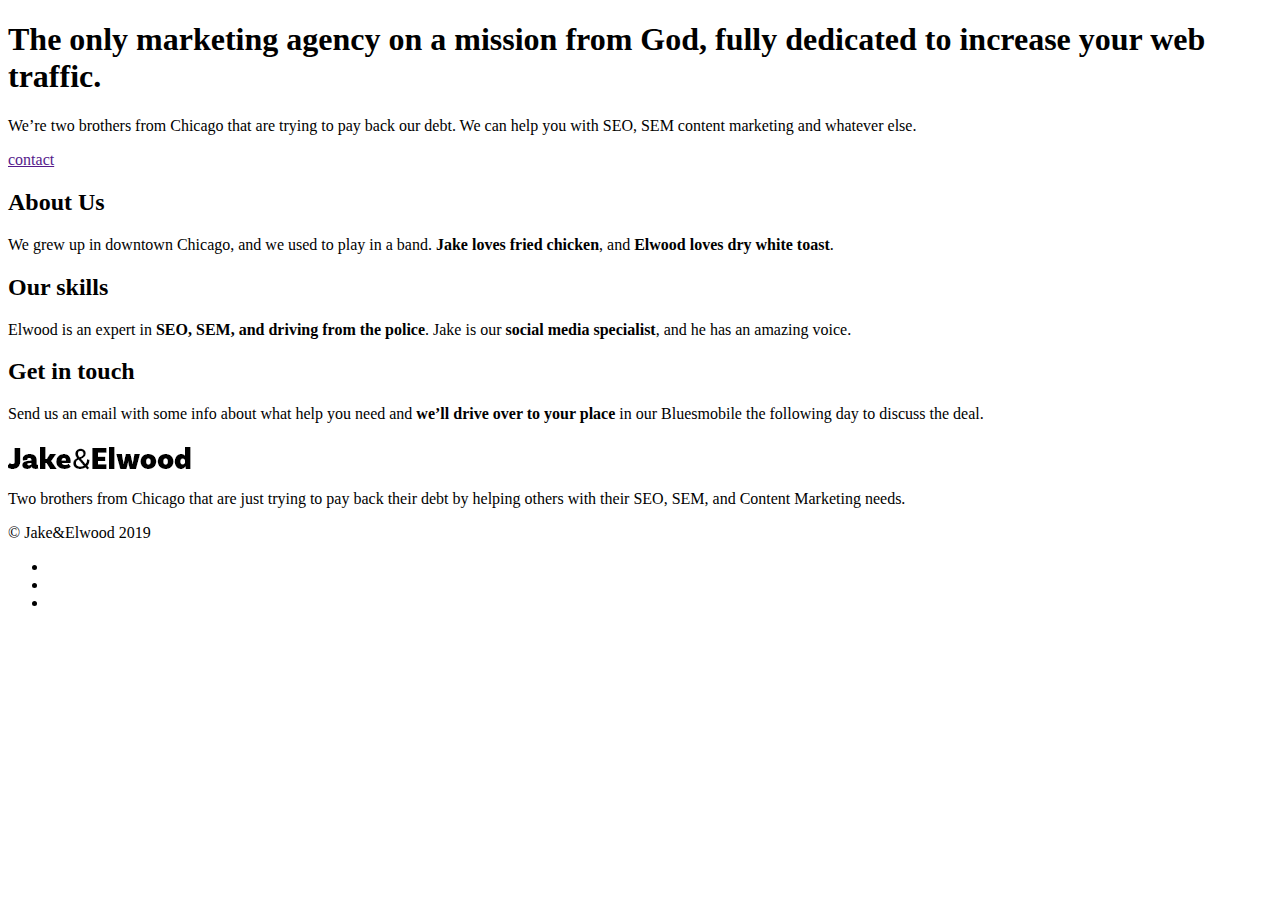
==== jake-and-elwood/index.html @ bc36db75 "missing tag fixed" ====
<!DOCTYPE html>
<html lang="en">
  <head>
    <meta charset="UTF-8" />
    <meta name="viewport" content="width=device-width, initial-scale=1.0" />
    <title>Jake & Elwood</title>
    <link rel="stylesheet" href="./style.css" />
    <link
      href="https://fonts.googleapis.com/css?family=Montserrat:400,700&display=swap"
      rel="stylesheet"
    />
  </head>
  <body>
    <!-- <header class="header">
      <div class="header-content">
        <a href="./index.html" class="logo-link">
          <img src="./img/logo.png" alt="logo of the site" class="logo" />
        </a>

        <nav class="navbar">
          <ul class="nav-list">
            <li class="nav-item">
              <a href="./index.html" class="nav-link">home</a>
            </li>
            <li class="nav-item">
              <a href="./about.html" class="nav-link">about us</a>
            </li>
            <li class="nav-item">
              <a href="./contact.html" class="nav-link">contact</a>
            </li>
          </ul>
        </nav>
      </div>
    </header> -->

    <main>
      <section class="hero">
        <div class="col-2">
          <h1 class="hero-title">
            The only marketing agency on
            <span class="accent-color">a mission from God</span>, fully
            dedicated to increase your web traffic.
          </h1>
          <p class="hero-p">
            We’re two brothers from Chicago that are trying to pay back our
            debt. We can help you with SEO, SEM content marketing and whatever
            else.
          </p>
          <a href="" class="btn btn-primary">contact</a>
        </div>
      </section>

      <section class="info">
        <div class="col-1">
          <h2 class="section-title section-title-center">About Us</h2>
          <p>
            We grew up in downtown Chicago, and we used to play in a band.
            <strong>Jake loves fried chicken</strong>, and
            <strong>Elwood loves dry white toast</strong>.
          </p>
        </div>
        <div class="col-1">
          <h2 class="section-title section-title-center">Our skills</h2>
          <p>
            Elwood is an expert in
            <strong>SEO, SEM, and driving from the police</strong>. Jake is our
            <strong>social media specialist</strong>, and he has an amazing
            voice.
          </p>
        </div>
        <div class="col-1">
          <h2 class="section-title section-title-center">Get in touch</h2>
          <p>
            Send us an email with some info about what help you need and
            <strong>we’ll drive over to your place</strong> in our Bluesmobile
            the following day to discuss the deal.
          </p>
        </div>
      </section>
    </main>

    <footer>
      <div class="col-2">
        <img
          src="./img/logo.png"
          alt="logo of the footer"
          class="footer-logo"
        />
        <p class="footer-text">
          Two brothers from Chicago that are just trying to pay back their debt
          by helping others with their SEO, SEM, and Content Marketing needs.
        </p>
        <p class="footer-fineprint">© Jake&Elwood 2019</p>
      </div>
      <div class="col-1 social-links">
        <ul class="footer-list">
          <li class="social-item"><a href="#" class="social-link"></a></li>
          <li class="social-item"><a href="#" class="social-link"></a></li>
          <li class="social-item"><a href="#" class="social-link"></a></li>
        </ul>
      </div>
    </footer>
  </body>
</html>
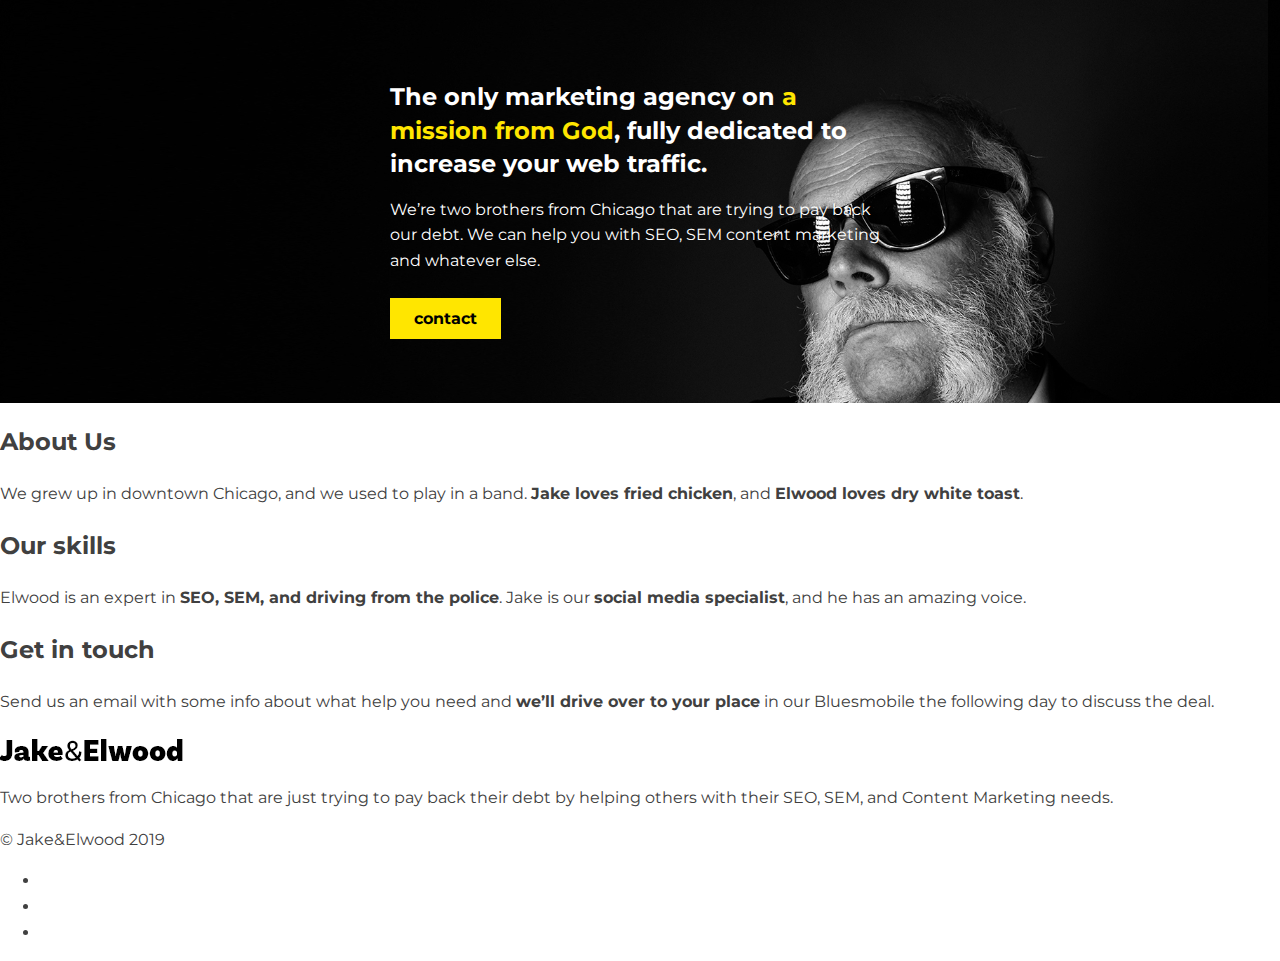
==== commit 42c1b2e1: "herp" ====
--- a/jake-and-elwood/index.html
+++ b/jake-and-elwood/index.html
@@ -35,19 +35,16 @@
 
     <main>
       <section class="hero">
-        <div class="col-2">
-          <h1 class="hero-title">
-            The only marketing agency on
-            <span class="accent-color">a mission from God</span>, fully
-            dedicated to increase your web traffic.
-          </h1>
-          <p class="hero-p">
-            We’re two brothers from Chicago that are trying to pay back our
-            debt. We can help you with SEO, SEM content marketing and whatever
-            else.
-          </p>
-          <a href="" class="btn btn-primary">contact</a>
-        </div>
+        <h1 class="hero-title">
+          The only marketing agency on
+          <span class="accent-color">a mission from God</span>, fully dedicated
+          to increase your web traffic.
+        </h1>
+        <p class="hero-p">
+          We’re two brothers from Chicago that are trying to pay back our debt.
+          We can help you with SEO, SEM content marketing and whatever else.
+        </p>
+        <a href="#" class="btn btn-primary">contact</a>
       </section>
 
       <section class="info">
--- a/jake-and-elwood/style.css
+++ b/jake-and-elwood/style.css
@@ -0,0 +1,54 @@
+* {
+  box-sizing: border-box;
+}
+
+body {
+  margin: 0;
+  font-family: "Montserrat", sans-serif;
+  color: #404040;
+  line-height: 1.6;
+}
+
+/* Typography */
+
+h1,
+h2,
+strong {
+  font-weight: 700;
+}
+
+.accent-color {
+  color: #ffe600;
+}
+
+.hero-title {
+  font-size: 1.5rem;
+  line-height: 1.4;
+  margin-bottom: 0;
+}
+
+.btn {
+  padding: 0.5em 1.5em;
+  font-weight: 700;
+  text-decoration: none;
+  margin-top: 0.5em;
+}
+
+.btn-primary {
+  background-color: #ffe600;
+  color: black;
+  justify-self: start;
+}
+/* Hero */
+
+.hero {
+  display: grid;
+  background-image: url(./img/hero-bg.jpg);
+  color: white;
+  padding: 4em 0;
+  grid-template-columns: minmax(1em, 1fr) minmax(0px, 500px) minmax(1em, 1fr);
+}
+
+.hero > * {
+  grid-column: 2 /-2;
+}
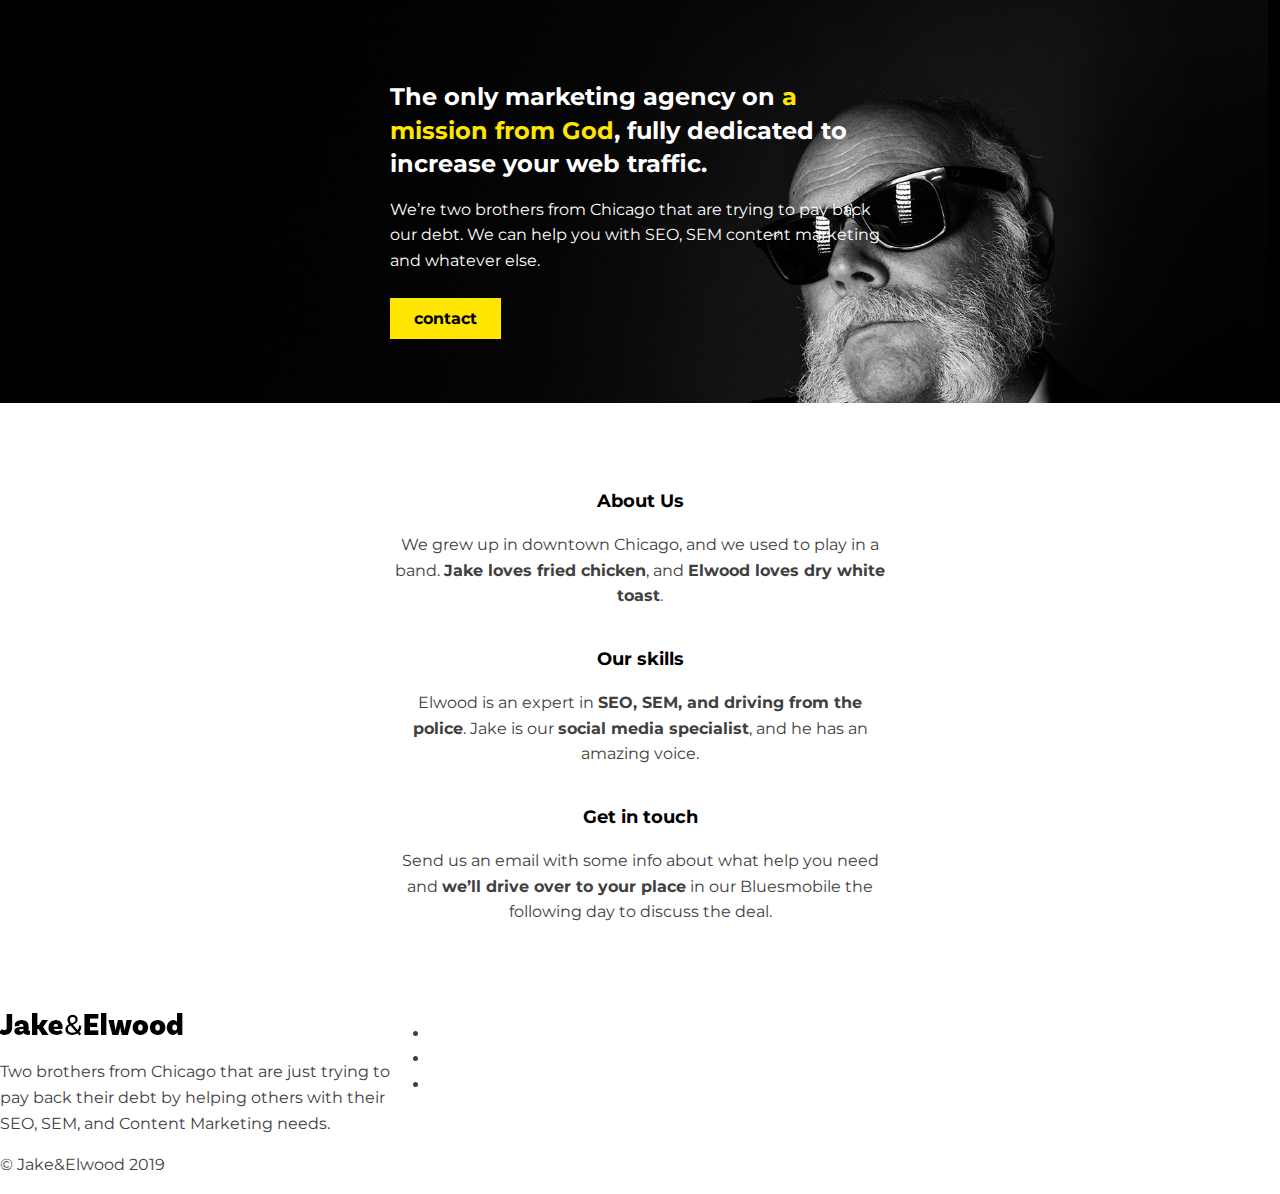
==== commit 3bde5adb: "info" ====
--- a/jake-and-elwood/index.html
+++ b/jake-and-elwood/index.html
@@ -11,7 +11,7 @@
     />
   </head>
   <body>
-    <!-- <header class="header">
+    <!-- <header class="header main-grid">
       <div class="header-content">
         <a href="./index.html" class="logo-link">
           <img src="./img/logo.png" alt="logo of the site" class="logo" />
@@ -34,7 +34,7 @@
     </header> -->
 
     <main>
-      <section class="hero">
+      <section class="hero main-grid">
         <h1 class="hero-title">
           The only marketing agency on
           <span class="accent-color">a mission from God</span>, fully dedicated
@@ -47,8 +47,8 @@
         <a href="#" class="btn btn-primary">contact</a>
       </section>
 
-      <section class="info">
-        <div class="col-1">
+      <section class="info main-grid">
+        <div class="col">
           <h2 class="section-title section-title-center">About Us</h2>
           <p>
             We grew up in downtown Chicago, and we used to play in a band.
@@ -56,7 +56,7 @@
             <strong>Elwood loves dry white toast</strong>.
           </p>
         </div>
-        <div class="col-1">
+        <div class="col">
           <h2 class="section-title section-title-center">Our skills</h2>
           <p>
             Elwood is an expert in
@@ -65,7 +65,7 @@
             voice.
           </p>
         </div>
-        <div class="col-1">
+        <div class="col">
           <h2 class="section-title section-title-center">Get in touch</h2>
           <p>
             Send us an email with some info about what help you need and
@@ -76,8 +76,8 @@
       </section>
     </main>
 
-    <footer>
-      <div class="col-2">
+    <footer class="footer main-grid">
+      <div class="footer-main">
         <img
           src="./img/logo.png"
           alt="logo of the footer"
@@ -89,13 +89,11 @@
         </p>
         <p class="footer-fineprint">© Jake&Elwood 2019</p>
       </div>
-      <div class="col-1 social-links">
-        <ul class="footer-list">
-          <li class="social-item"><a href="#" class="social-link"></a></li>
-          <li class="social-item"><a href="#" class="social-link"></a></li>
-          <li class="social-item"><a href="#" class="social-link"></a></li>
-        </ul>
-      </div>
+      <ul class="footer-list">
+        <li class="social-item"><a href="#" class="social-link"></a></li>
+        <li class="social-item"><a href="#" class="social-link"></a></li>
+        <li class="social-item"><a href="#" class="social-link"></a></li>
+      </ul>
     </footer>
   </body>
 </html>
--- a/jake-and-elwood/style.css
+++ b/jake-and-elwood/style.css
@@ -27,6 +27,12 @@
   margin-bottom: 0;
 }
 
+.section-title {
+  font-size: 1.125rem;
+  color: black;
+  margin-top: 1.125em;
+}
+
 .btn {
   padding: 0.5em 1.5em;
   font-weight: 700;
@@ -39,16 +45,33 @@
   color: black;
   justify-self: start;
 }
+
+/* General Layout */
+
+.main-grid {
+  display: grid;
+  grid-template-columns: minmax(1em, 1fr) minmax(0px, 500px) minmax(1em, 1fr);
+}
+
 /* Hero */
 
 .hero {
-  display: grid;
   background-image: url(./img/hero-bg.jpg);
   color: white;
   padding: 4em 0;
-  grid-template-columns: minmax(1em, 1fr) minmax(0px, 500px) minmax(1em, 1fr);
 }
 
 .hero > * {
   grid-column: 2 /-2;
 }
+
+/* Info */
+
+.info {
+  text-align: center;
+  padding: 4em 0;
+}
+
+.col {
+  grid-column: 2/-2;
+}
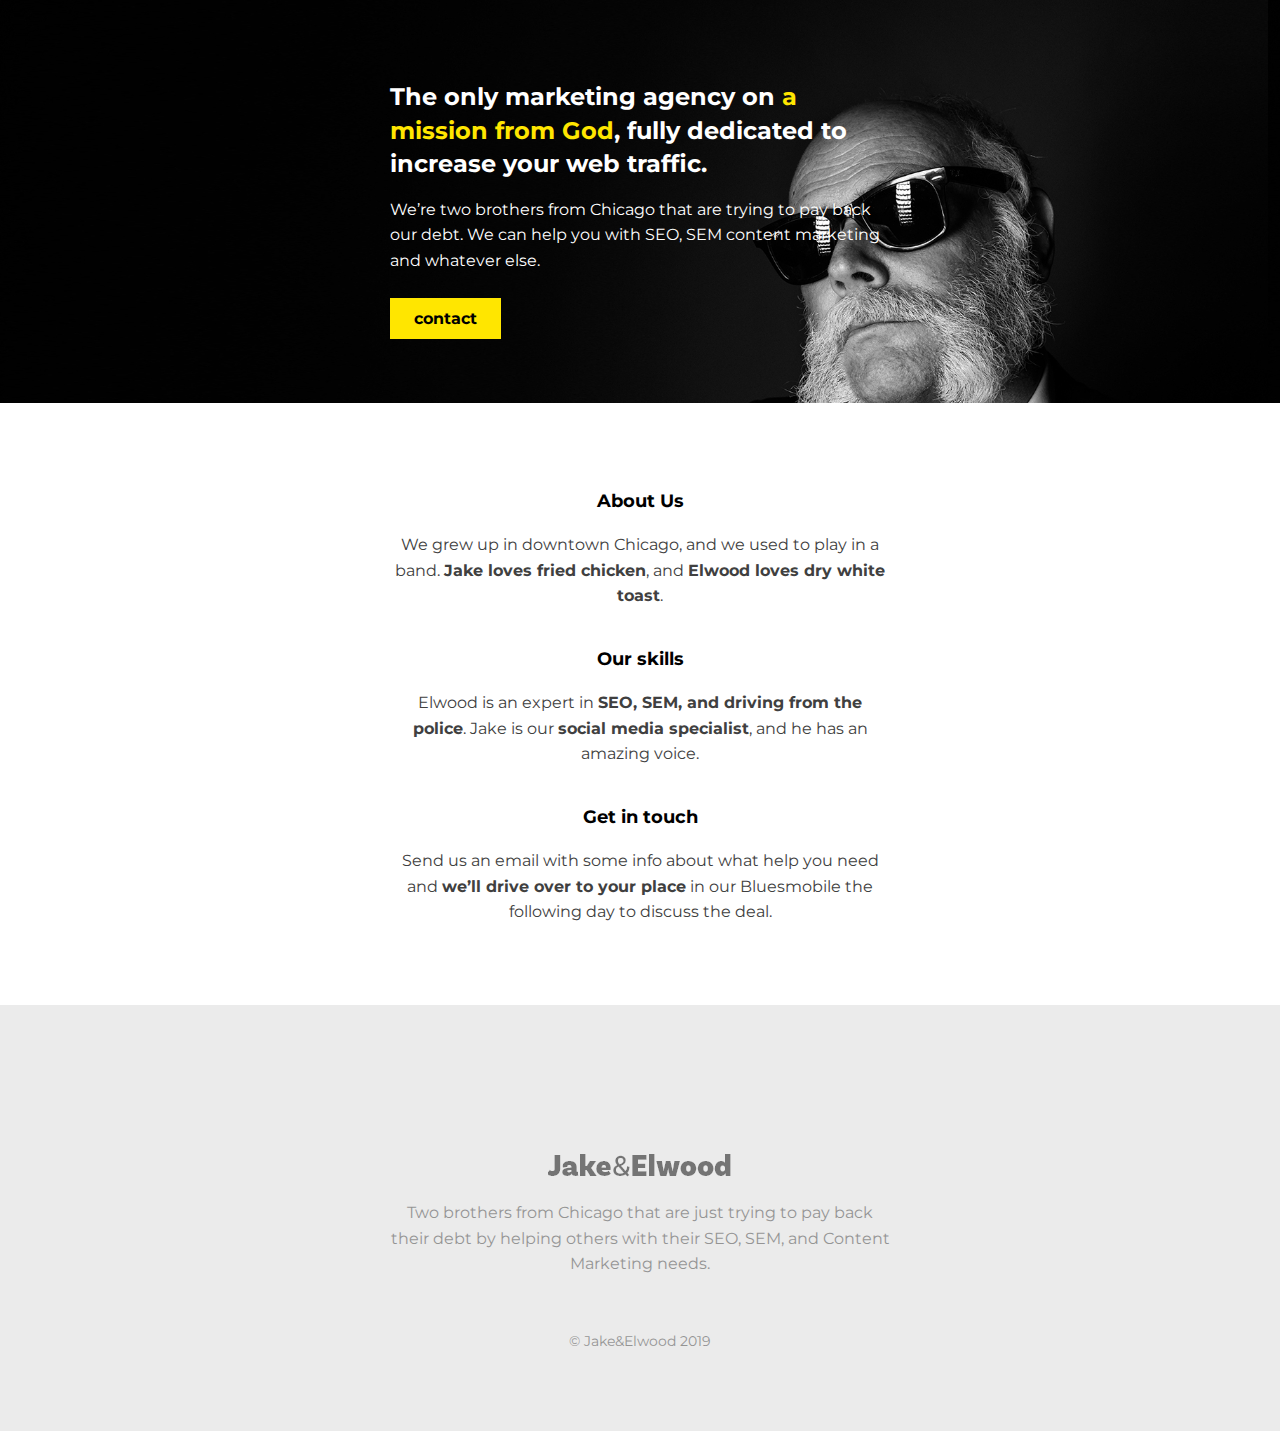
==== commit cf7303f3: "footer" ====
--- a/jake-and-elwood/index.html
+++ b/jake-and-elwood/index.html
@@ -8,6 +8,13 @@
     <link
       href="https://fonts.googleapis.com/css?family=Montserrat:400,700&display=swap"
       rel="stylesheet"
+    />
+    <link
+      rel="stylesheet"
+      href="https://cdnjs.cloudflare.com/ajax/libs/font-awesome/6.6.0/css/all.min.css"
+      integrity="sha512-Kc323vGBEqzTmouAECnVceyQqyqdsSiqLQISBL29aUW4U/M7pSPA/gEUZQqv1cwx4OnYxTxve5UMg5GT6L4JJg=="
+      crossorigin="anonymous"
+      referrerpolicy="no-referrer"
     />
   </head>
   <body>
@@ -90,9 +97,21 @@
         <p class="footer-fineprint">© Jake&Elwood 2019</p>
       </div>
       <ul class="footer-list">
-        <li class="social-item"><a href="#" class="social-link"></a></li>
-        <li class="social-item"><a href="#" class="social-link"></a></li>
-        <li class="social-item"><a href="#" class="social-link"></a></li>
+        <li class="social-item">
+          <a href="#" class="social-link"
+            ><i class="fa-brands fa-facebook"></i
+          ></a>
+        </li>
+        <li class="social-item">
+          <a href="#" class="social-link"
+            ><i class="fa-brands fa-x-twitter"></i
+          ></a>
+        </li>
+        <li class="social-item">
+          <a href="#" class="social-link"
+            ><i class="fa-brands fa-instagram"></i
+          ></a>
+        </li>
       </ul>
     </footer>
   </body>
--- a/jake-and-elwood/style.css
+++ b/jake-and-elwood/style.css
@@ -75,3 +75,44 @@
 .col {
   grid-column: 2/-2;
 }
+
+/* Footer */
+
+.footer {
+  background-color: #ebebeb;
+  padding: 4em 0;
+  text-align: center;
+}
+
+.footer-list {
+  order: -1;
+  list-style: none;
+  margin: 0 0 2em;
+  padding: 0;
+  display: flex;
+  justify-content: center;
+}
+
+.social-link {
+  color: black;
+  font-size: 1.75rem;
+  margin: 0 0.5em;
+}
+
+.social-link:hover {
+  opacity: 0.6;
+}
+
+.footer-main {
+  opacity: 0.5;
+}
+
+.footer-fineprint {
+  margin-top: 4em;
+  font-size: 0.85rem;
+}
+
+.footer-main,
+.footer-list {
+  grid-column: 2/-2;
+}
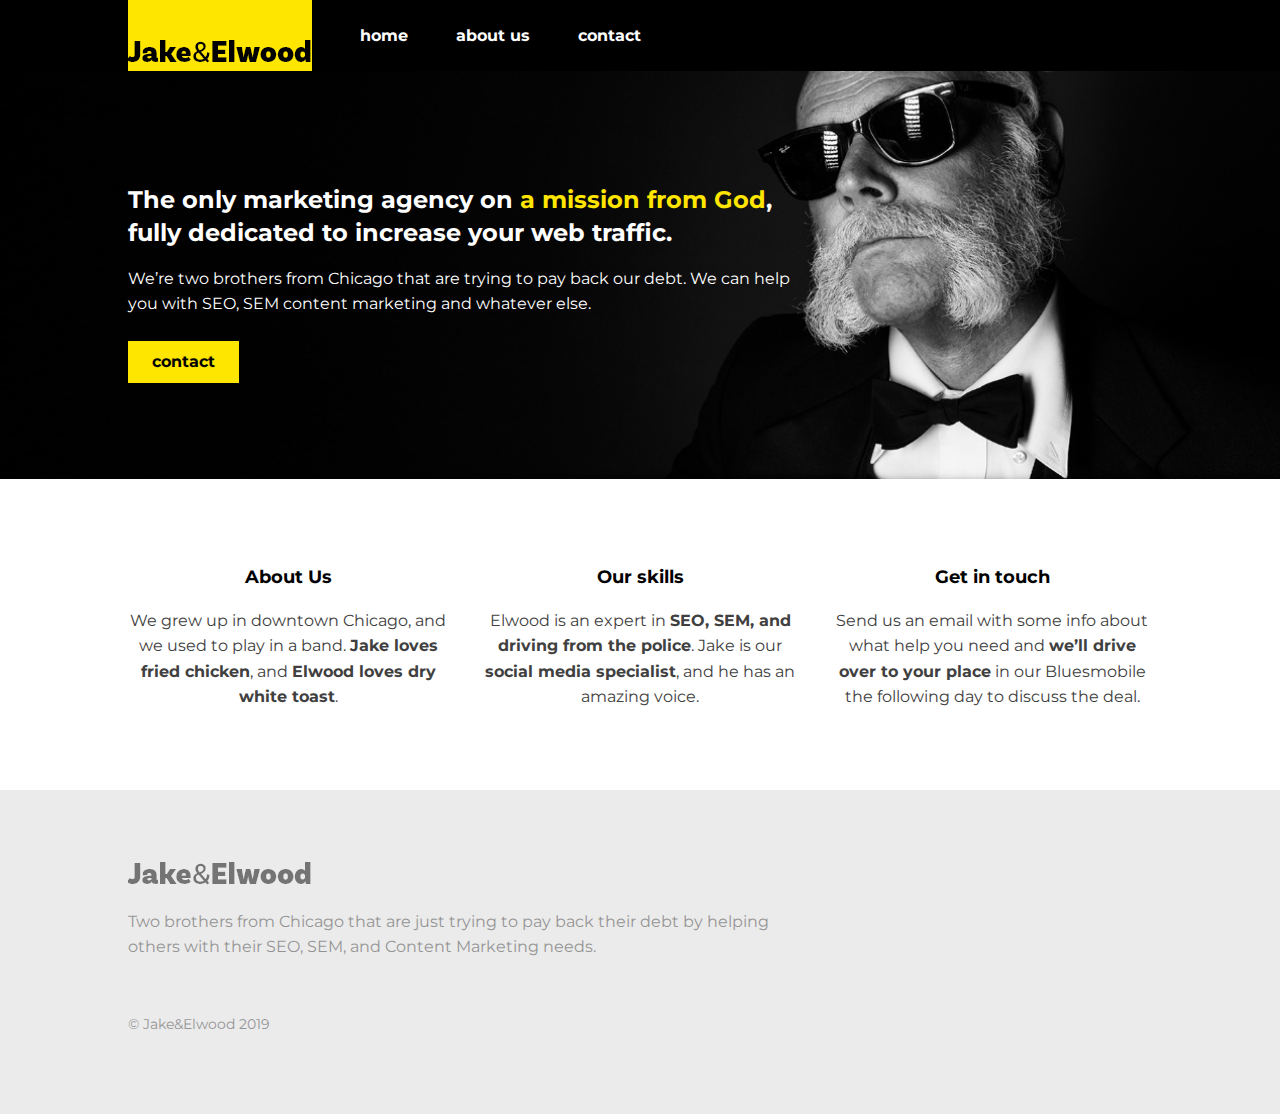
==== commit 5041dedd: "navbar" ====
--- a/jake-and-elwood/index.html
+++ b/jake-and-elwood/index.html
@@ -4,7 +4,7 @@
     <meta charset="UTF-8" />
     <meta name="viewport" content="width=device-width, initial-scale=1.0" />
     <title>Jake & Elwood</title>
-    <link rel="stylesheet" href="./style.css" />
+    <link rel="stylesheet" href="/jake-and-elwood/style.css" />
     <link
       href="https://fonts.googleapis.com/css?family=Montserrat:400,700&display=swap"
       rel="stylesheet"
@@ -18,27 +18,40 @@
     />
   </head>
   <body>
-    <!-- <header class="header main-grid">
+    <header class="header main-grid">
       <div class="header-content">
-        <a href="./index.html" class="logo-link">
-          <img src="./img/logo.png" alt="logo of the site" class="logo" />
+        <a href="/jake-and-elwood/index.html" class="logo-link">
+          <img
+            src="/jake-and-elwood/img/logo.png"
+            alt="logo of the site"
+            class="logo"
+          />
         </a>
 
+        <button aria-label="open navigation" class="open-btn">&#9776;</button>
+
         <nav class="navbar">
+          <button aria-label="closing navigation" class="close-btn">
+            &times;
+          </button>
           <ul class="nav-list">
             <li class="nav-item">
-              <a href="./index.html" class="nav-link">home</a>
+              <a href="/jake-and-elwood/index.html" class="nav-link">home</a>
             </li>
             <li class="nav-item">
-              <a href="./about.html" class="nav-link">about us</a>
+              <a href="/jake-and-elwood/about.html" class="nav-link"
+                >about us</a
+              >
             </li>
             <li class="nav-item">
-              <a href="./contact.html" class="nav-link">contact</a>
+              <a href="/jake-and-elwood/contact.html" class="nav-link"
+                >contact</a
+              >
             </li>
           </ul>
         </nav>
       </div>
-    </header> -->
+    </header>
 
     <main>
       <section class="hero main-grid">
@@ -86,7 +99,7 @@
     <footer class="footer main-grid">
       <div class="footer-main">
         <img
-          src="./img/logo.png"
+          src="/jake-and-elwood/img/logo.png"
           alt="logo of the footer"
           class="footer-logo"
         />
@@ -114,5 +127,7 @@
         </li>
       </ul>
     </footer>
+
+    <script src="/jake-and-elwood/script.js"></script>
   </body>
 </html>
--- a/jake-and-elwood/style.css
+++ b/jake-and-elwood/style.css
@@ -51,18 +51,40 @@
 .main-grid {
   display: grid;
   grid-template-columns: minmax(1em, 1fr) minmax(0px, 500px) minmax(1em, 1fr);
+  grid-column-gap: 2em;
+}
+
+@media (min-width: 600px) {
+  .main-grid {
+    grid-template-columns: minmax(1em, 1fr) repeat(3, minmax(150px, 320px)) minmax(
+        1em,
+        1fr
+      );
+  }
 }
 
 /* Hero */
 
 .hero {
   background-image: url(./img/hero-bg.jpg);
+  background-size: cover;
+  background-position: bottom;
   color: white;
   padding: 4em 0;
 }
 
 .hero > * {
   grid-column: 2 /-2;
+}
+
+@media (min-width: 600px) {
+  .hero {
+    padding: 6em 0;
+  }
+
+  .hero > * {
+    grid-column: 2 / span 2;
+  }
 }
 
 /* Info */
@@ -74,6 +96,16 @@
 
 .col {
   grid-column: 2/-2;
+}
+
+@media (min-width: 600px) {
+  .col {
+    grid-column: span 1;
+  }
+
+  .col:first-child {
+    grid-column: 2;
+  }
 }
 
 /* Footer */
@@ -82,37 +114,161 @@
   background-color: #ebebeb;
   padding: 4em 0;
   text-align: center;
-}
-
+  grid-template-areas:
+    ". social ."
+    ". main .";
+}
+
+.social-link {
+  color: black;
+  font-size: 1.75rem;
+  margin: 0 0.5em;
+}
+
+.social-link:hover {
+  opacity: 0.6;
+}
+
+.footer-fineprint {
+  margin-top: 4em;
+  font-size: 0.85rem;
+}
+
+.footer-main,
 .footer-list {
-  order: -1;
+  grid-column: 2/-2;
+}
+
+.footer-main {
+  opacity: 0.5;
+  grid-area: main;
+}
+
+.footer-list {
   list-style: none;
   margin: 0 0 2em;
   padding: 0;
   display: flex;
   justify-content: center;
-}
-
-.social-link {
-  color: black;
-  font-size: 1.75rem;
-  margin: 0 0.5em;
-}
-
-.social-link:hover {
-  opacity: 0.6;
-}
-
-.footer-main {
-  opacity: 0.5;
-}
-
-.footer-fineprint {
-  margin-top: 4em;
-  font-size: 0.85rem;
-}
-
-.footer-main,
-.footer-list {
+  grid-area: social;
+}
+
+@media (min-width: 600px) {
+  .footer {
+    grid-template-areas: ". main main social .";
+  }
+
+  .footer-main {
+    text-align: left;
+  }
+
+  .footer-list {
+    justify-content: flex-end;
+  }
+}
+
+/* Navbar */
+
+.header {
+  background-color: black;
+}
+
+.header-content {
+  display: flex;
+}
+
+.logo-link {
+  background-color: #ffe600;
+  padding-top: 2em;
+}
+
+.nav-list {
+  display: flex;
+  list-style: none;
+  margin: 0;
+  padding: 0;
+  align-items: center;
+  height: 100%;
+  justify-content: space-around;
+  flex-direction: column;
+}
+
+.nav-link {
+  color: white;
+  text-decoration: none;
+  font-weight: 700;
+  font-size: 3rem;
+}
+
+.nav-link:hover,
+.nav-link:focus {
+  color: #ffe600;
+}
+
+.header-content {
   grid-column: 2/-2;
 }
+
+.navbar {
+  position: fixed;
+  width: 100%;
+  top: 0;
+  bottom: 0;
+  right: 0;
+  left: 100%;
+  background-color: black;
+  transition: transform 250ms;
+}
+
+.navbar-open {
+  transform: translateX(-100%);
+}
+
+.close-btn {
+  border: 0;
+  background: 0;
+  color: #ffe600;
+  font-weight: 700;
+  font-size: 3rem;
+  padding: 0.5em;
+  cursor: pointer;
+  position: absolute;
+}
+
+.open-btn {
+  border: 0;
+  background: 0;
+  color: white;
+  cursor: pointer;
+  padding: 0.5em;
+  margin-left: auto;
+  font-size: 1.5rem;
+}
+
+@media (min-width: 600px) {
+  .open-btn,
+  .close-btn {
+    display: none;
+  }
+
+  .navbar {
+    position: initial;
+  }
+
+  .nav-list {
+    flex-direction: initial;
+    justify-content: initial;
+  }
+
+  .nav-item {
+    margin-left: 3em;
+  }
+
+  .nav-link {
+    font-size: 1rem;
+  }
+}
+
+img {
+  color: red;
+}
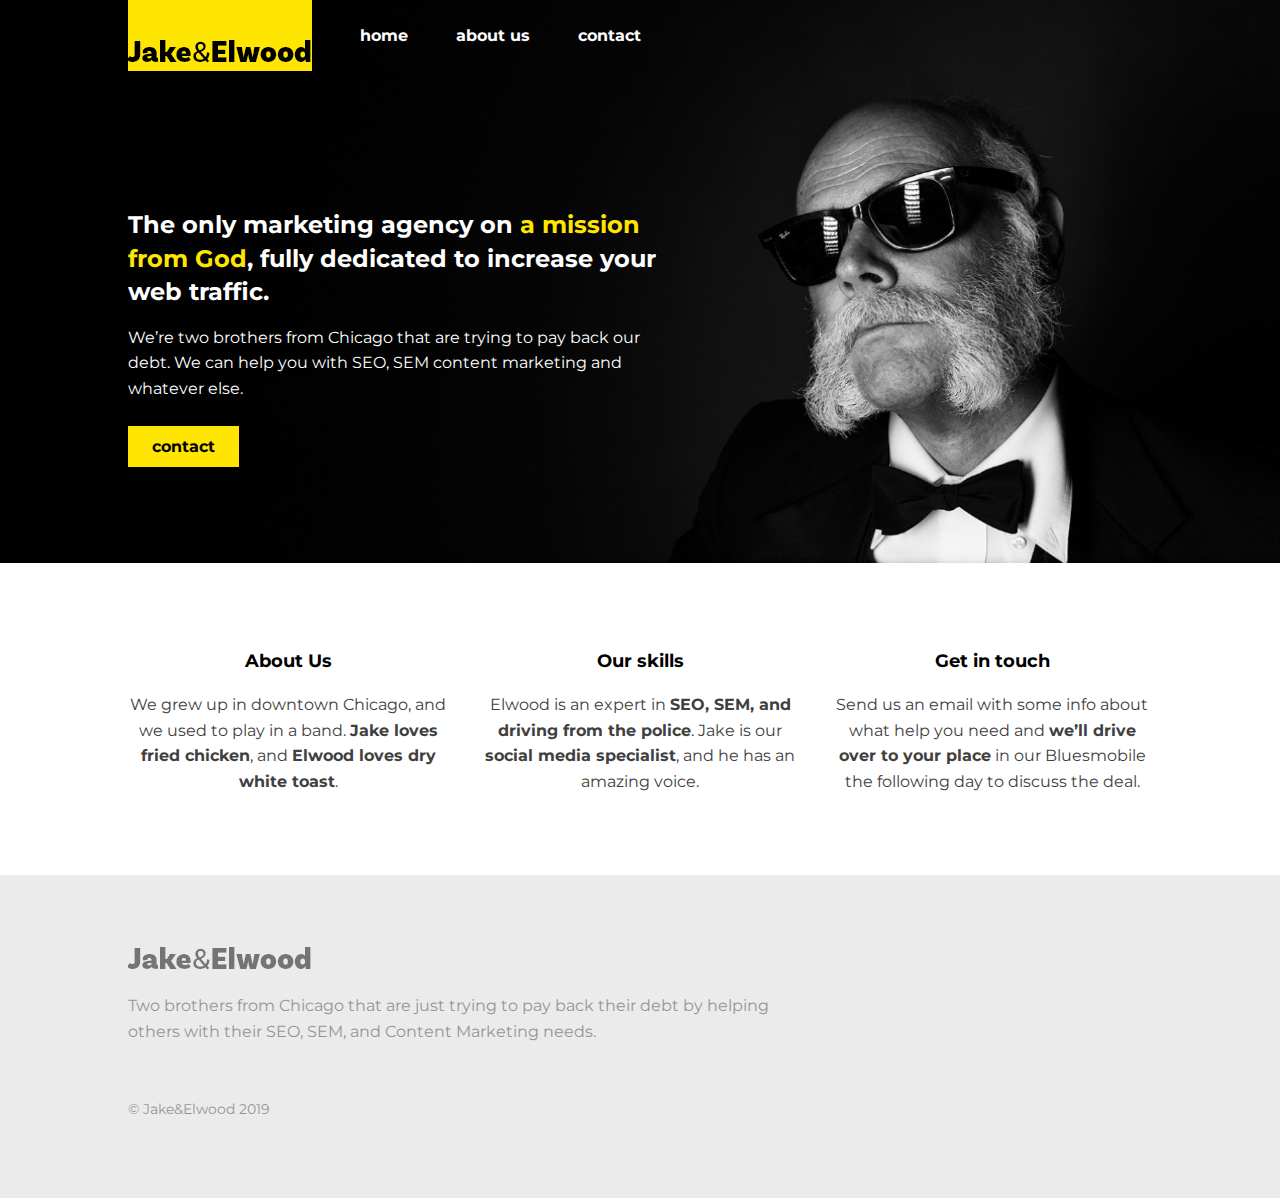
==== commit fe2dc0b9: "bg issues fixed" ====
--- a/jake-and-elwood/index.html
+++ b/jake-and-elwood/index.html
@@ -18,7 +18,7 @@
     />
   </head>
   <body>
-    <header class="header main-grid">
+    <header class="header header-home main-grid">
       <div class="header-content">
         <a href="/jake-and-elwood/index.html" class="logo-link">
           <img
--- a/jake-and-elwood/style.css
+++ b/jake-and-elwood/style.css
@@ -68,18 +68,24 @@
 .hero {
   background-image: url(./img/hero-bg.jpg);
   background-size: cover;
-  background-position: bottom;
+  background-position: center;
   color: white;
-  padding: 4em 0;
+  padding: 8em 0 4em;
 }
 
 .hero > * {
   grid-column: 2 /-2;
 }
 
+@media (min-width: 400px) {
+  .hero > * {
+    margin-right: 20%;
+  }
+}
+
 @media (min-width: 600px) {
   .hero {
-    padding: 6em 0;
+    padding: 12em 0 6em;
   }
 
   .hero > * {
@@ -175,6 +181,12 @@
 
 .header-content {
   display: flex;
+}
+
+.header-home {
+  background: transparent;
+  position: absolute;
+  width: 100%;
 }
 
 .logo-link {
@@ -216,8 +228,8 @@
   bottom: 0;
   right: 0;
   left: 100%;
-  background-color: black;
   transition: transform 250ms;
+  background: black;
 }
 
 .navbar-open {
@@ -267,8 +279,8 @@
   .nav-link {
     font-size: 1rem;
   }
-}
-
-img {
-  color: red;
-}
+
+  .header-home .navbar {
+    background: transparent;
+  }
+}
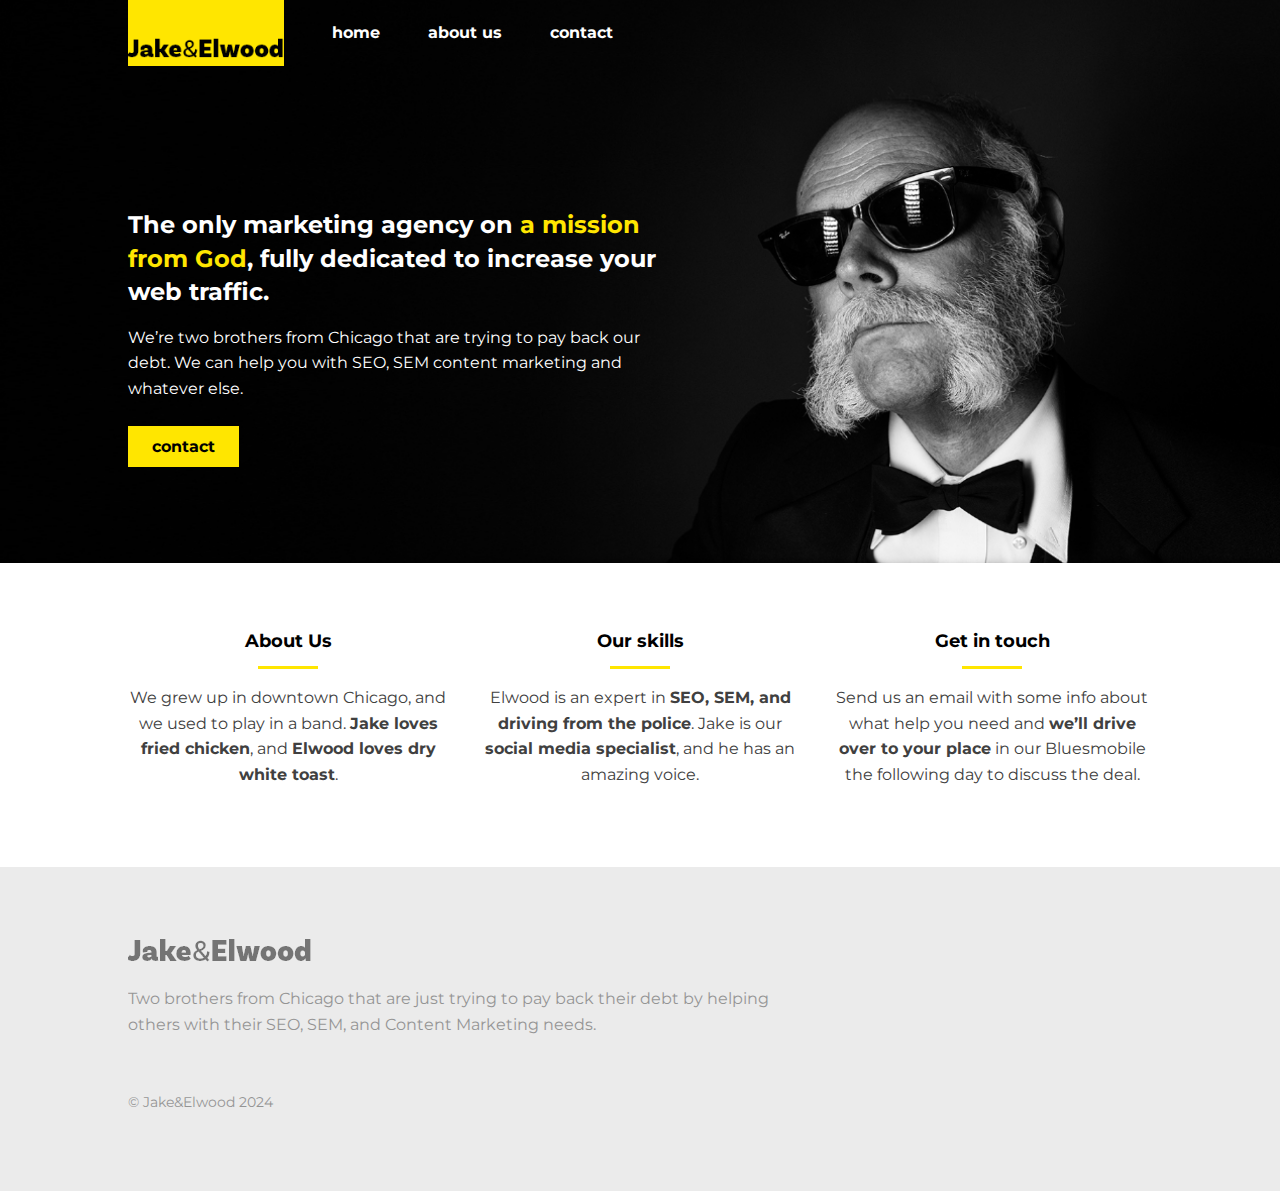
==== commit 75e8ab9a: "about page" ====
--- a/jake-and-elwood/index.html
+++ b/jake-and-elwood/index.html
@@ -107,7 +107,7 @@
           Two brothers from Chicago that are just trying to pay back their debt
           by helping others with their SEO, SEM, and Content Marketing needs.
         </p>
-        <p class="footer-fineprint">© Jake&Elwood 2019</p>
+        <p class="footer-fineprint">© Jake&Elwood 2024</p>
       </div>
       <ul class="footer-list">
         <li class="social-item">
--- a/jake-and-elwood/style.css
+++ b/jake-and-elwood/style.css
@@ -9,6 +9,10 @@
   line-height: 1.6;
 }
 
+img {
+  max-width: 100%;
+}
+
 /* Typography */
 
 h1,
@@ -31,6 +35,45 @@
   font-size: 1.125rem;
   color: black;
   margin-top: 1.125em;
+}
+
+.section-title:first-child {
+  margin-top: 0;
+}
+
+.section-title::after {
+  content: "";
+  display: block;
+  width: 60px;
+  height: 3px;
+  background-color: #ffe600;
+  margin-top: 10px;
+}
+
+.section-title-center::after {
+  margin-left: auto;
+  margin-right: auto;
+}
+
+.page-title {
+  font-size: 3rem;
+  margin-bottom: 0.5em;
+  justify-self: center;
+}
+
+.page-title::after {
+  content: "";
+  display: block;
+  width: 100%;
+  height: 30px;
+  background-color: #ffe600;
+  margin-top: -43px;
+  margin-left: 15px;
+}
+
+.subtitle {
+  font-size: 1.125rem;
+  margin: 0.5em 0 3em;
 }
 
 .btn {
@@ -284,3 +327,34 @@
     background: transparent;
   }
 }
+
+/* About Me */
+
+.page-title,
+.subtitle {
+  text-align: center;
+  color: black;
+}
+
+.main-template > * {
+  grid-column: 2/-2;
+}
+
+.main-template {
+  padding: 4em 0;
+}
+
+.main-image {
+  margin-bottom: 1.5em;
+  box-shadow: 5px 5px black, 10px 10px #ffe600;
+}
+
+@media (min-width: 600px) {
+  .main-image {
+    grid-column: 2;
+  }
+
+  .main-text {
+    grid-column: 3 / span 2;
+  }
+}
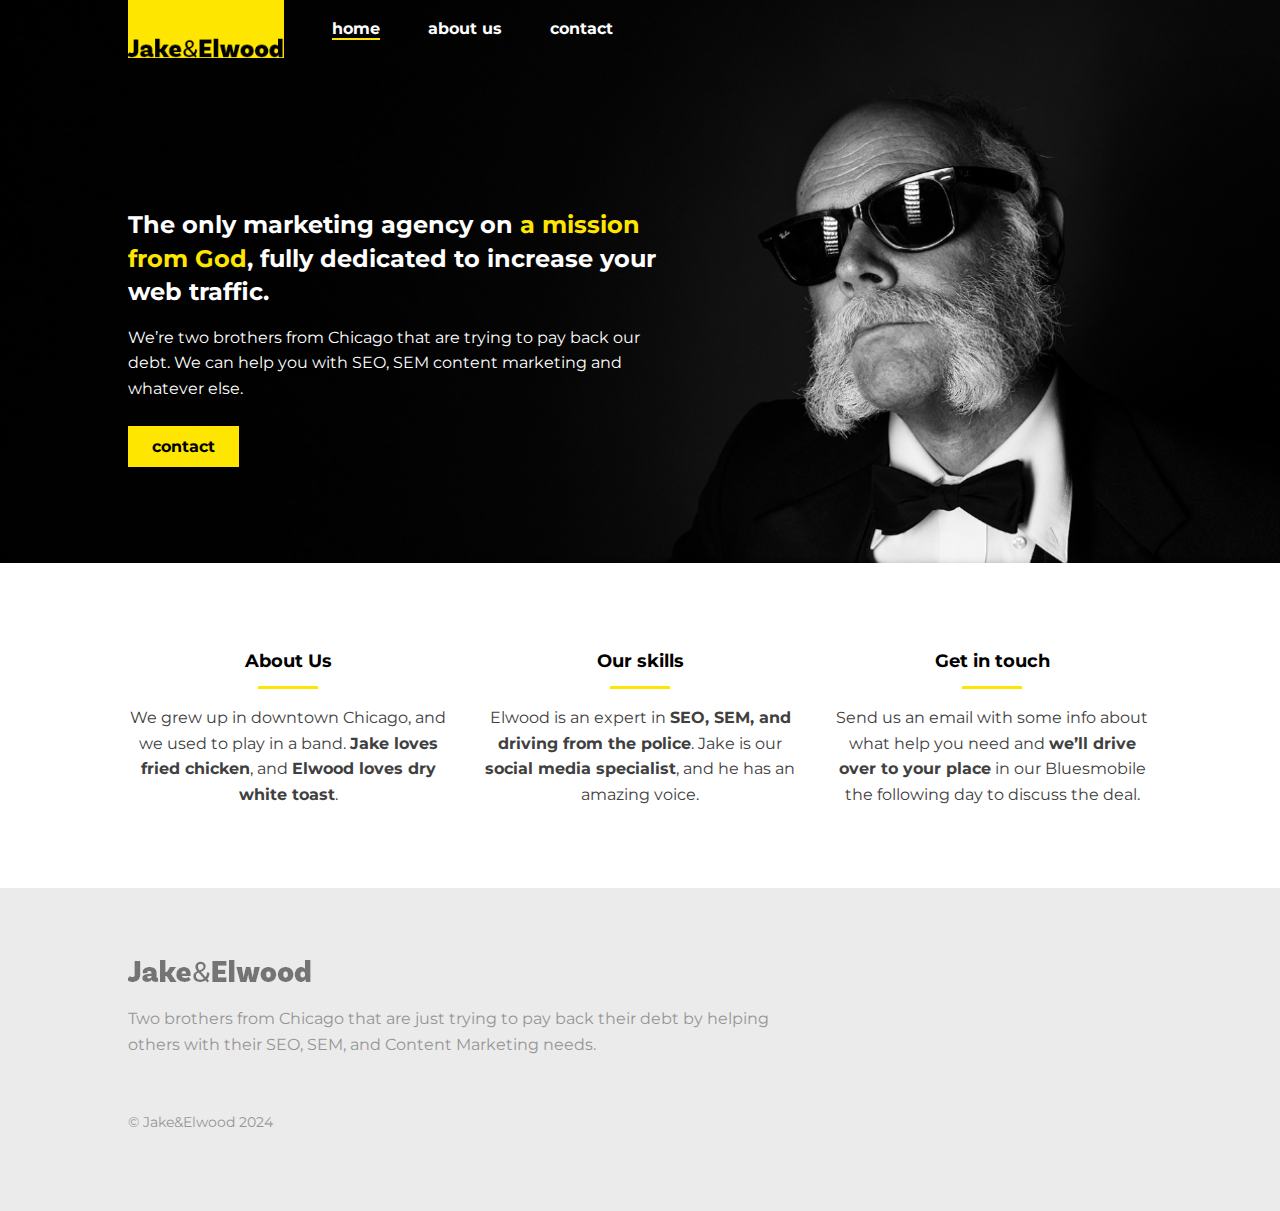
==== commit f723b8c9: "final touches and some bugs fixed" ====
--- a/jake-and-elwood/index.html
+++ b/jake-and-elwood/index.html
@@ -24,7 +24,7 @@
           <img
             src="/jake-and-elwood/img/logo.png"
             alt="logo of the site"
-            class="logo"
+            class="logo logo-home"
           />
         </a>
 
@@ -36,7 +36,9 @@
           </button>
           <ul class="nav-list">
             <li class="nav-item">
-              <a href="/jake-and-elwood/index.html" class="nav-link">home</a>
+              <a href="/jake-and-elwood/index.html" class="nav-link current"
+                >home</a
+              >
             </li>
             <li class="nav-item">
               <a href="/jake-and-elwood/about.html" class="nav-link"
--- a/jake-and-elwood/style.css
+++ b/jake-and-elwood/style.css
@@ -37,7 +37,7 @@
   margin-top: 1.125em;
 }
 
-.section-title:first-child {
+.main-text .section-title:first-child {
   margin-top: 0;
 }
 
@@ -81,12 +81,24 @@
   font-weight: 700;
   text-decoration: none;
   margin-top: 0.5em;
+  border: 0;
+  cursor: pointer;
 }
 
 .btn-primary {
   background-color: #ffe600;
   color: black;
   justify-self: start;
+}
+
+.btn-primary:hover,
+.btn-primary:focus {
+  background-color: #ffc400;
+}
+
+.btn-form {
+  justify-self: end;
+  box-shadow: 3px 3px black;
 }
 
 /* General Layout */
@@ -237,6 +249,9 @@
   padding-top: 2em;
 }
 
+.logo-home {
+  display: block;
+}
 .nav-list {
   display: flex;
   list-style: none;
@@ -300,6 +315,10 @@
   font-size: 1.5rem;
 }
 
+.current {
+  border-bottom: 2px solid #ffe600;
+}
+
 @media (min-width: 600px) {
   .open-btn,
   .close-btn {
@@ -350,11 +369,66 @@
 }
 
 @media (min-width: 600px) {
-  .main-image {
+  .main-image,
+  .secondary-text {
     grid-column: 2;
   }
 
   .main-text {
     grid-column: 3 / span 2;
-  }
-}
+    grid-row: span 2;
+  }
+
+  .secondary-text {
+    order: 2;
+  }
+}
+
+/* Form */
+
+.contact-form {
+  display: grid;
+}
+
+label {
+  font-weight: 700;
+}
+
+input,
+textarea {
+  margin-bottom: 0.7em;
+  padding: 0.5em;
+  font-family: inherit;
+}
+
+textarea {
+  resize: none;
+  height: 100px;
+}
+
+@media (min-width: 600px) {
+  .contact-form {
+    grid-template-columns: repeat(2, 1fr);
+    grid-auto-flow: dense;
+    grid-column-gap: 1em;
+  }
+
+  .fname-label,
+  .fname-input {
+    grid-column: 1;
+  }
+
+  .lname-label,
+  .lname-input {
+    grid-column: 2;
+  }
+
+  .message-label,
+  .message-textarea {
+    grid-column: 1/-1;
+  }
+
+  .btn-form {
+    grid-column: 2;
+  }
+}
